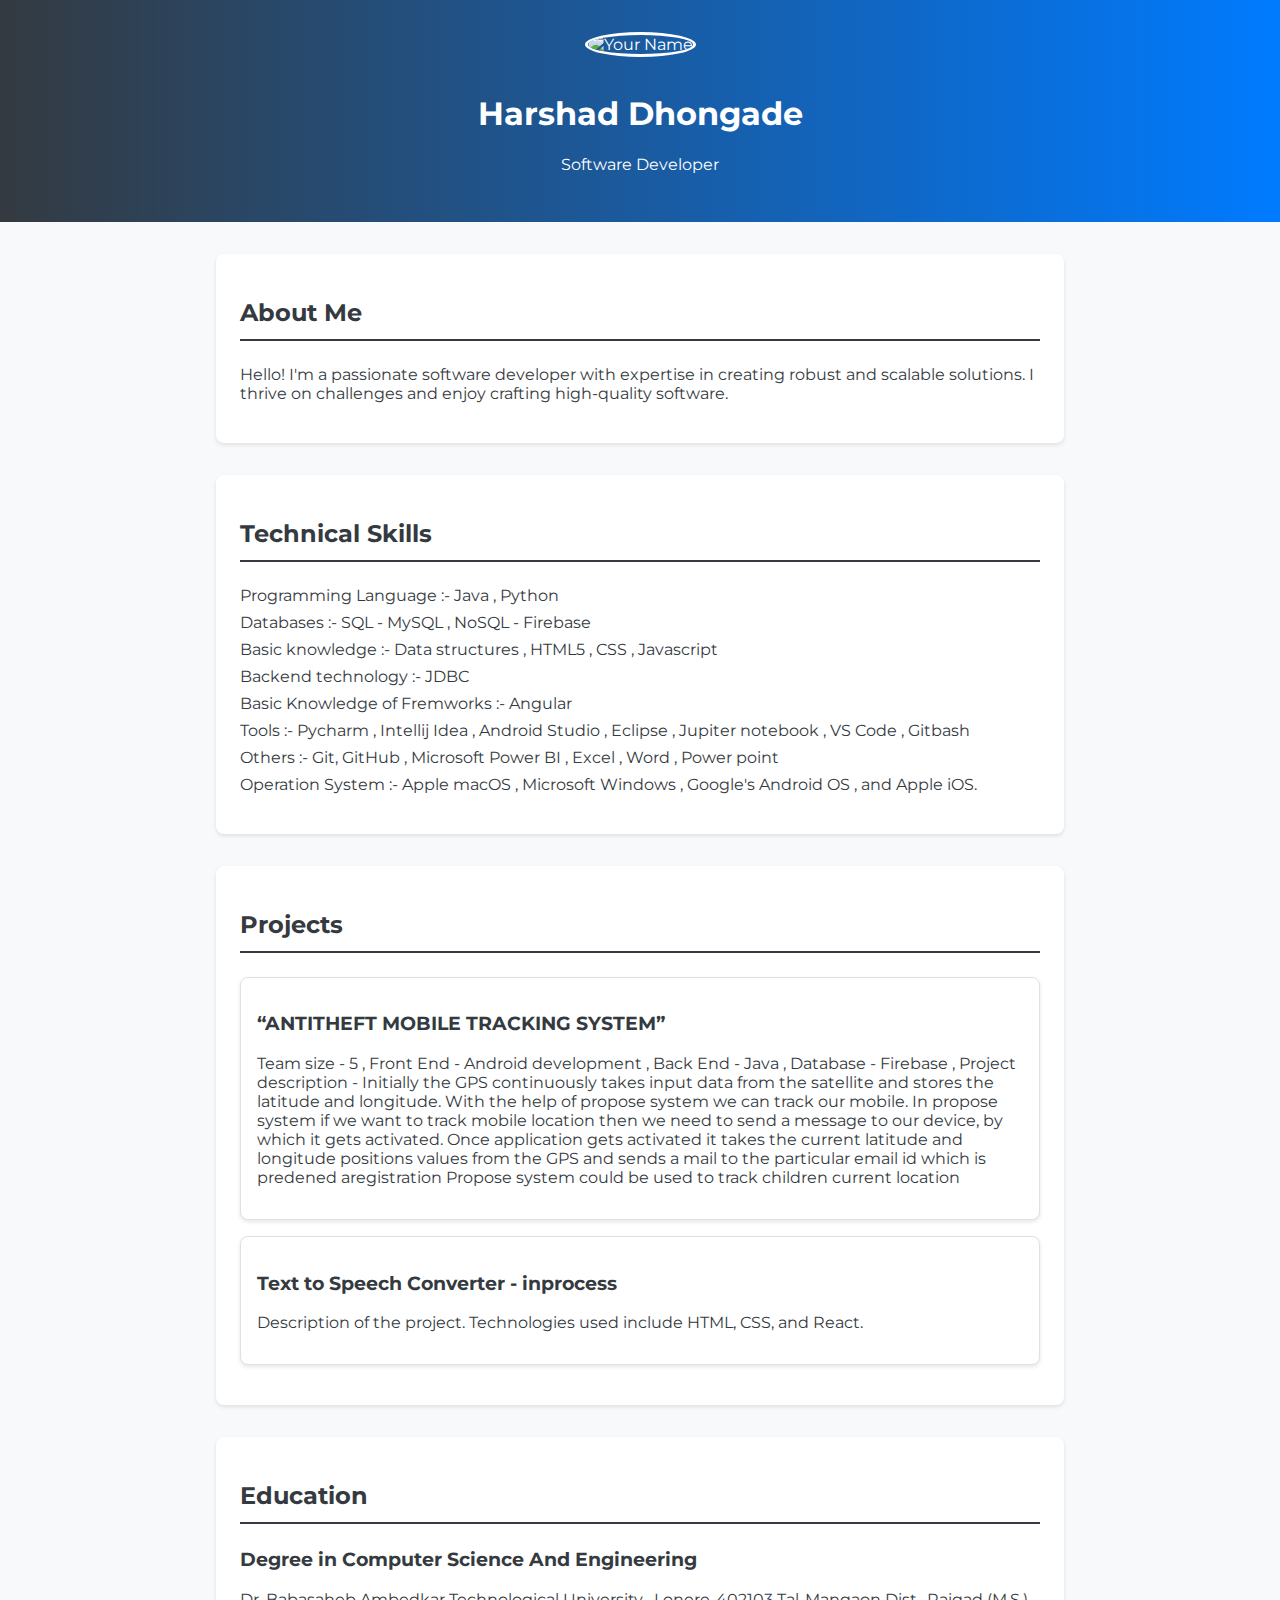
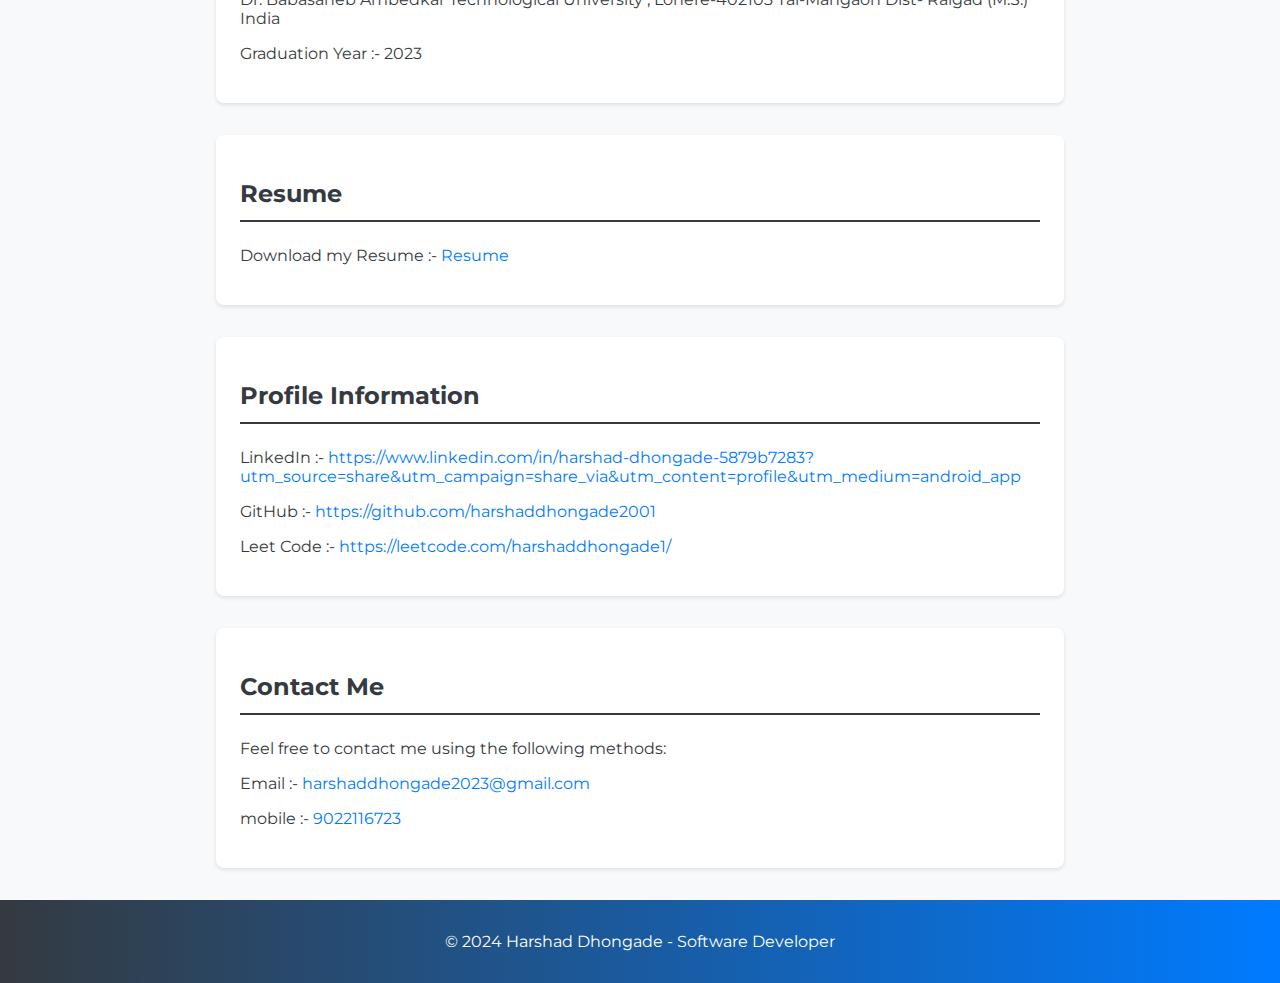
==== index.html @ 09844520 "first commit" ====
<!DOCTYPE html>
<html lang="en">
<head>
    <meta charset="UTF-8">
    <meta name="viewport" content="width=device-width, initial-scale=1.0">
    <title>Harshad Dhongade - Software Developer</title>
    <link rel="stylesheet" href="https://fonts.googleapis.com/css2?family=Montserrat:wght@400;700&display=swap">
    <style>
        body {
            font-family: 'Montserrat', sans-serif;
            margin: 0;
            padding: 0;
            background-color: #f8f9fa;
            color: #343a40;
        }

        header {
            background: linear-gradient(to right, #343a40, #007bff); /* Gradient background */
            color: #ffffff;
            text-align: center;
            padding: 2em 0;
        }

        header img {
            border-radius: 50%;
            max-width: 150px;
            height: auto;
            margin-bottom: 1em;
            border: 3px solid #ffffff; /* Add a border around the image */
        }

        section {
            max-width: 800px;
            margin: 2em auto;
            padding: 0 1em;
            background-color: #ffffff; /* Section background color */
            box-shadow: 0 2px 4px rgba(0, 0, 0, 0.1);
            border-radius: 8px;
            padding: 1.5em;
            margin-bottom: 2em;
        }

        h2 {
            color: #343a40;
            border-bottom: 2px solid #343a40; /* Add a border under h2 */
            padding-bottom: 0.5em;
            margin-bottom: 1em;
        }

        .project-card {
            border: 1px solid #dee2e6;
            border-radius: 8px;
            margin-bottom: 1em;
            padding: 1em;
            background-color: #ffffff;
            box-shadow: 0 2px 4px rgba(0, 0, 0, 0.1);
        }

        footer {
            background: linear-gradient(to right, #343a40, #007bff); /* Gradient background */
            color: #ffffff;
            text-align: center;
            padding: 1em 0;
            
            bottom: 0;
            width: 100%;
        }

        ul {
            list-style-type: none;
            padding: 0;
        }

        li {
            margin-bottom: 0.5em;
        }

        a {
            color: #007bff;
            text-decoration: none;
        }

        a:hover {
            text-decoration: underline;
        }
    </style>
</head>
<body>
    <header>
        <img src="image/background.png.png" alt="Your Name">
        <h1>Harshad Dhongade</h1>
        <p>Software Developer</p>
    </header>

    <section>
        <h2>About Me</h2>
        <p>Hello! I'm a passionate software developer with expertise in creating robust and scalable solutions. I thrive on challenges and enjoy crafting high-quality software.</p>
    </section>

    <section>
        <h2>Technical Skills</h2>
        <ul>
            <li>Programming Language :- Java , Python</li>
            <li>Databases :- SQL - MySQL , NoSQL - Firebase</li>
            <li>Basic knowledge :- Data structures , HTML5 ,
                CSS , Javascript</li>
            <li>Backend technology :- JDBC</li>
            <li>Basic Knowledge of Fremworks :- Angular</li>
            <li>Tools :- Pycharm , Intellij Idea , Android Studio ,
                Eclipse , Jupiter notebook , VS Code , Gitbash</li>
            <li>Others :- Git, GitHub , Microsoft Power BI , Excel ,
                Word , Power point</li>
            
            <li>Operation System :-  Apple macOS , Microsoft Windows , Google's Android OS , and Apple iOS.</li>
            <!-- Add more skills as needed -->
        </ul>
    </section>

    <section>
        <h2>Projects</h2>
        <div class="project-card">
            <h3>“ANTITHEFT MOBILE TRACKING SYSTEM”</h3>
            <p>Team size - 5 , 
                Front End - Android development ,
                Back End - Java ,
                Database - Firebase ,
                Project description - Initially the GPS continuously takes
                input data from the satellite and stores the latitude
                and longitude. With the help of propose system we can
                track our mobile. In propose
                system if we want to track mobile location then we need
                to send a message to our
                device, by which it gets activated. Once application gets
                activated it takes the current
                latitude and longitude positions values from the GPS and
                sends a mail to the particular
                email id which is predened aregistration Propose
                system could be used to track
                children current location</p>
        </div>
        <div class="project-card">
            <h3>Text to Speech Converter - inprocess </h3>
            <p>Description of the project. Technologies used include HTML, CSS, and React.</p>
        </div>
    </section>

    <section>
        <h2>Education</h2>
        <div class="education-card">
            
            <h3>Degree in Computer Science And Engineering</h3>
            <p>Dr. Babasaheb Ambedkar Technological University , Lonere-402103 Tal-Mangaon Dist- Raigad (M.S.) India</p>
            <p>Graduation Year :- 2023</p>
        </div>
    </section>

    <section>
        <h2>Resume</h2>
        <p>Download my Resume :- <a href="image/Harshad Dhongade CV24G.pdf" download>Resume</a></p>
    </section>

    <section>
        <h2>Profile Information</h2>
        
        <p>LinkedIn :- <a href="https://www.linkedin.com/in/harshad-dhongade-5879b7283?utm_source=share&utm_campaign=share_via&utm_content=profile&utm_medium=android_app" target="_blank">https://www.linkedin.com/in/harshad-dhongade-5879b7283?utm_source=share&utm_campaign=share_via&utm_content=profile&utm_medium=android_app</a></p>
        <p>GitHub :- <a href="https://github.com/harshaddhongade2001" target="_blank">https://github.com/harshaddhongade2001</a></p>
        <p>Leet Code :- <a href="https://leetcode.com/harshaddhongade1/" target="_blank">https://leetcode.com/harshaddhongade1/</a></p>
    </section>

    

    <section>
        <h2>Contact Me</h2>
        <p>Feel free to contact me using the following methods:</p>
        <ul>
            <p>Email :- <a href="harshaddhongade2023@gmail.com">harshaddhongade2023@gmail.com</a></p>
            <li>mobile :- <a href="9022116723">9022116723</a></li>
            
            
        </ul>
    </section>

    <footer>
        <p>&copy; 2024 Harshad Dhongade - Software Developer</p>
    </footer>
</body>
</html>
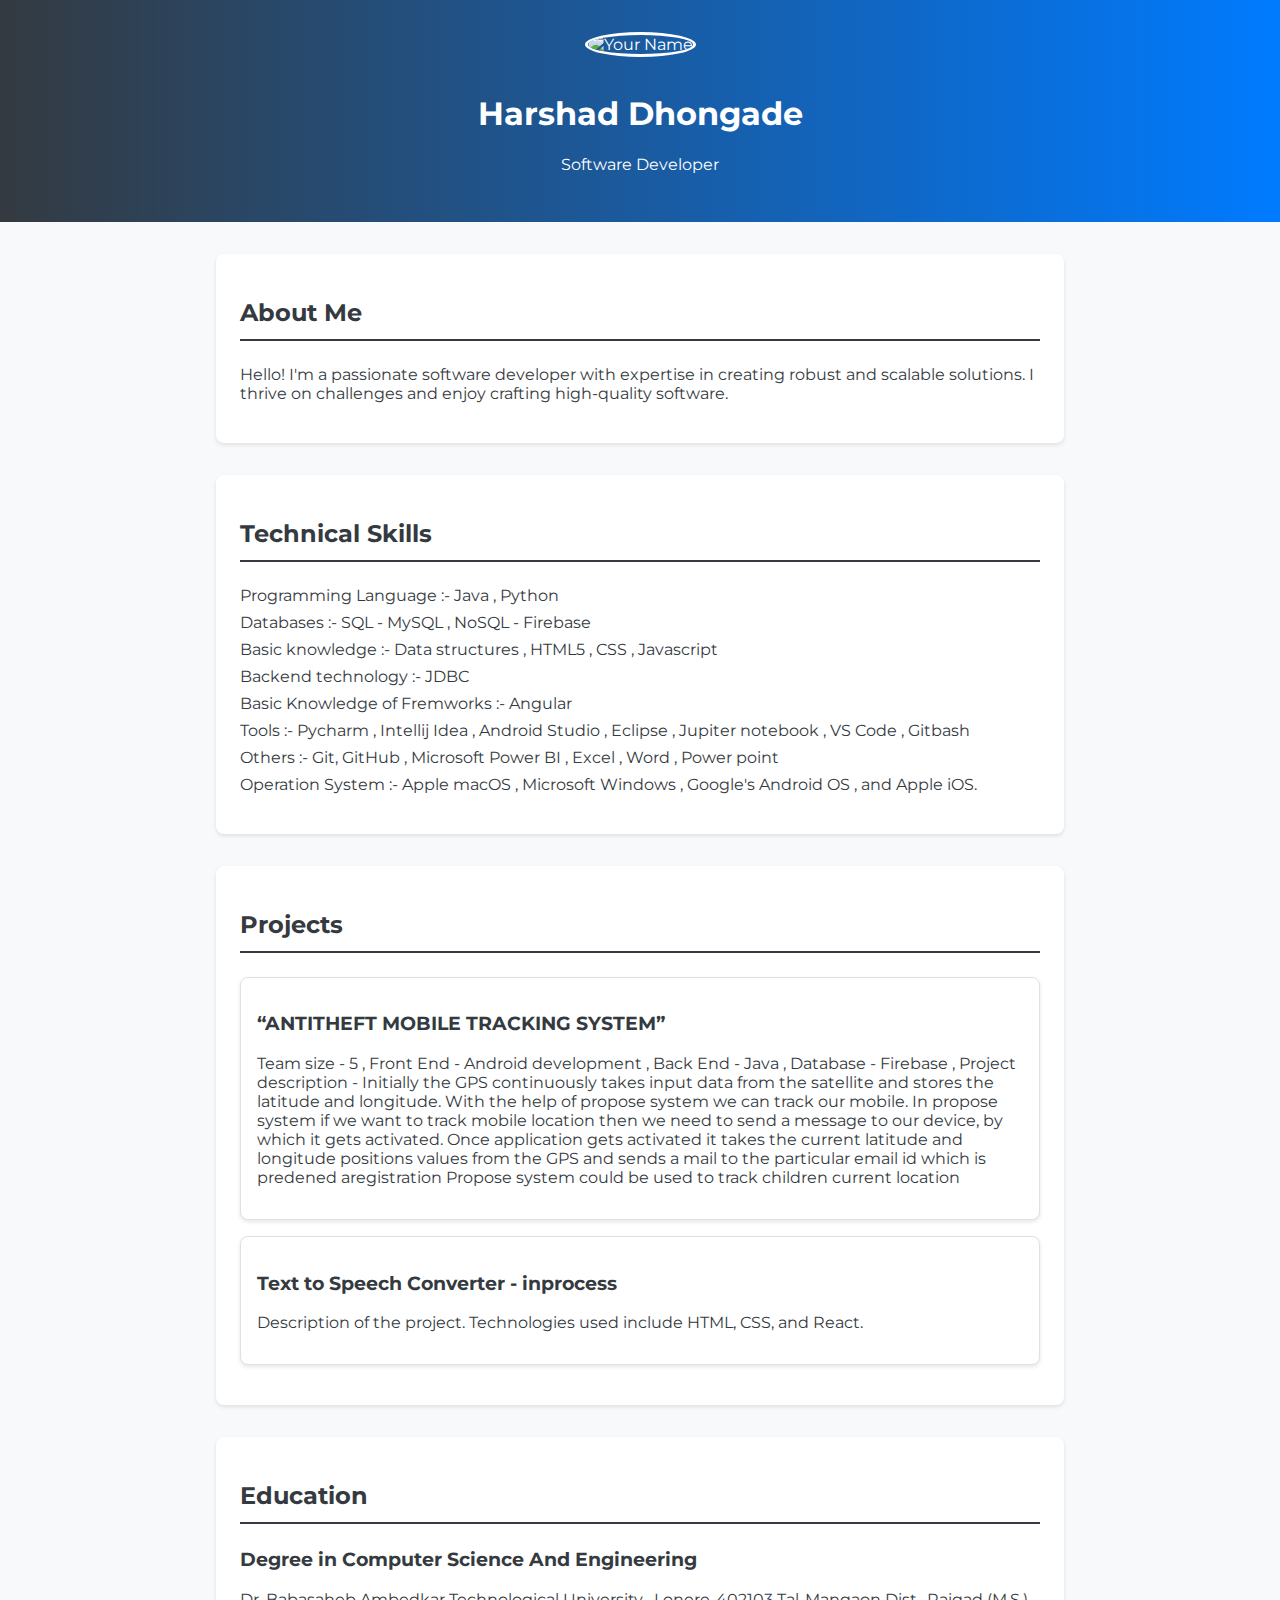
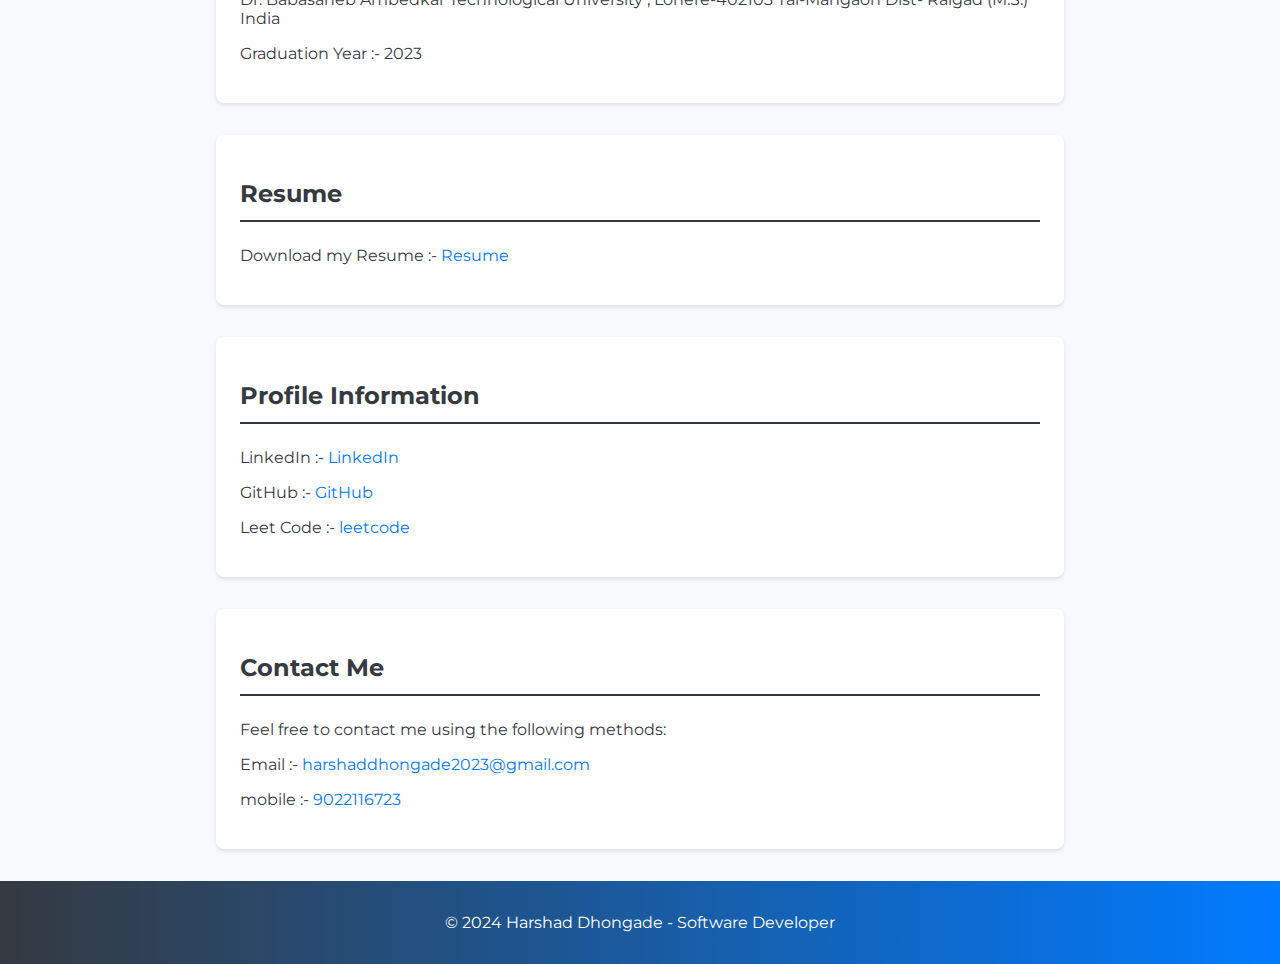
==== commit 9bbb2f70: "second" ====
--- a/index.html
+++ b/index.html
@@ -8,7 +8,10 @@
     <style>
         body {
             font-family: 'Montserrat', sans-serif;
+            width: 100%;
             margin: 0;
+            /* overflow: hidden; */
+            /* overflow-x: hidden; */
             padding: 0;
             background-color: #f8f9fa;
             color: #343a40;
@@ -82,6 +85,17 @@
 
         a:hover {
             text-decoration: underline;
+        }
+
+         /* Media Query for smaller screens */
+         @media (max-width: 600px) {
+            header img {
+                max-width: 100%;
+            }
+
+            section {
+                padding: 1em;
+            }
         }
     </style>
 </head>
@@ -162,9 +176,9 @@
     <section>
         <h2>Profile Information</h2>
         
-        <p>LinkedIn :- <a href="https://www.linkedin.com/in/harshad-dhongade-5879b7283?utm_source=share&utm_campaign=share_via&utm_content=profile&utm_medium=android_app" target="_blank">https://www.linkedin.com/in/harshad-dhongade-5879b7283?utm_source=share&utm_campaign=share_via&utm_content=profile&utm_medium=android_app</a></p>
-        <p>GitHub :- <a href="https://github.com/harshaddhongade2001" target="_blank">https://github.com/harshaddhongade2001</a></p>
-        <p>Leet Code :- <a href="https://leetcode.com/harshaddhongade1/" target="_blank">https://leetcode.com/harshaddhongade1/</a></p>
+        <p>LinkedIn :- <a href="https://www.linkedin.com/in/harshad-dhongade-5879b7283?utm_source=share&utm_campaign=share_via&utm_content=profile&utm_medium=android_app" target="_blank">LinkedIn</a></p>
+        <p>GitHub :- <a href="https://github.com/harshaddhongade2001" target="_blank">GitHub</a></p>
+        <p>Leet Code :- <a href="https://leetcode.com/harshaddhongade1/" target="_blank">leetcode</a></p>
     </section>
 
     
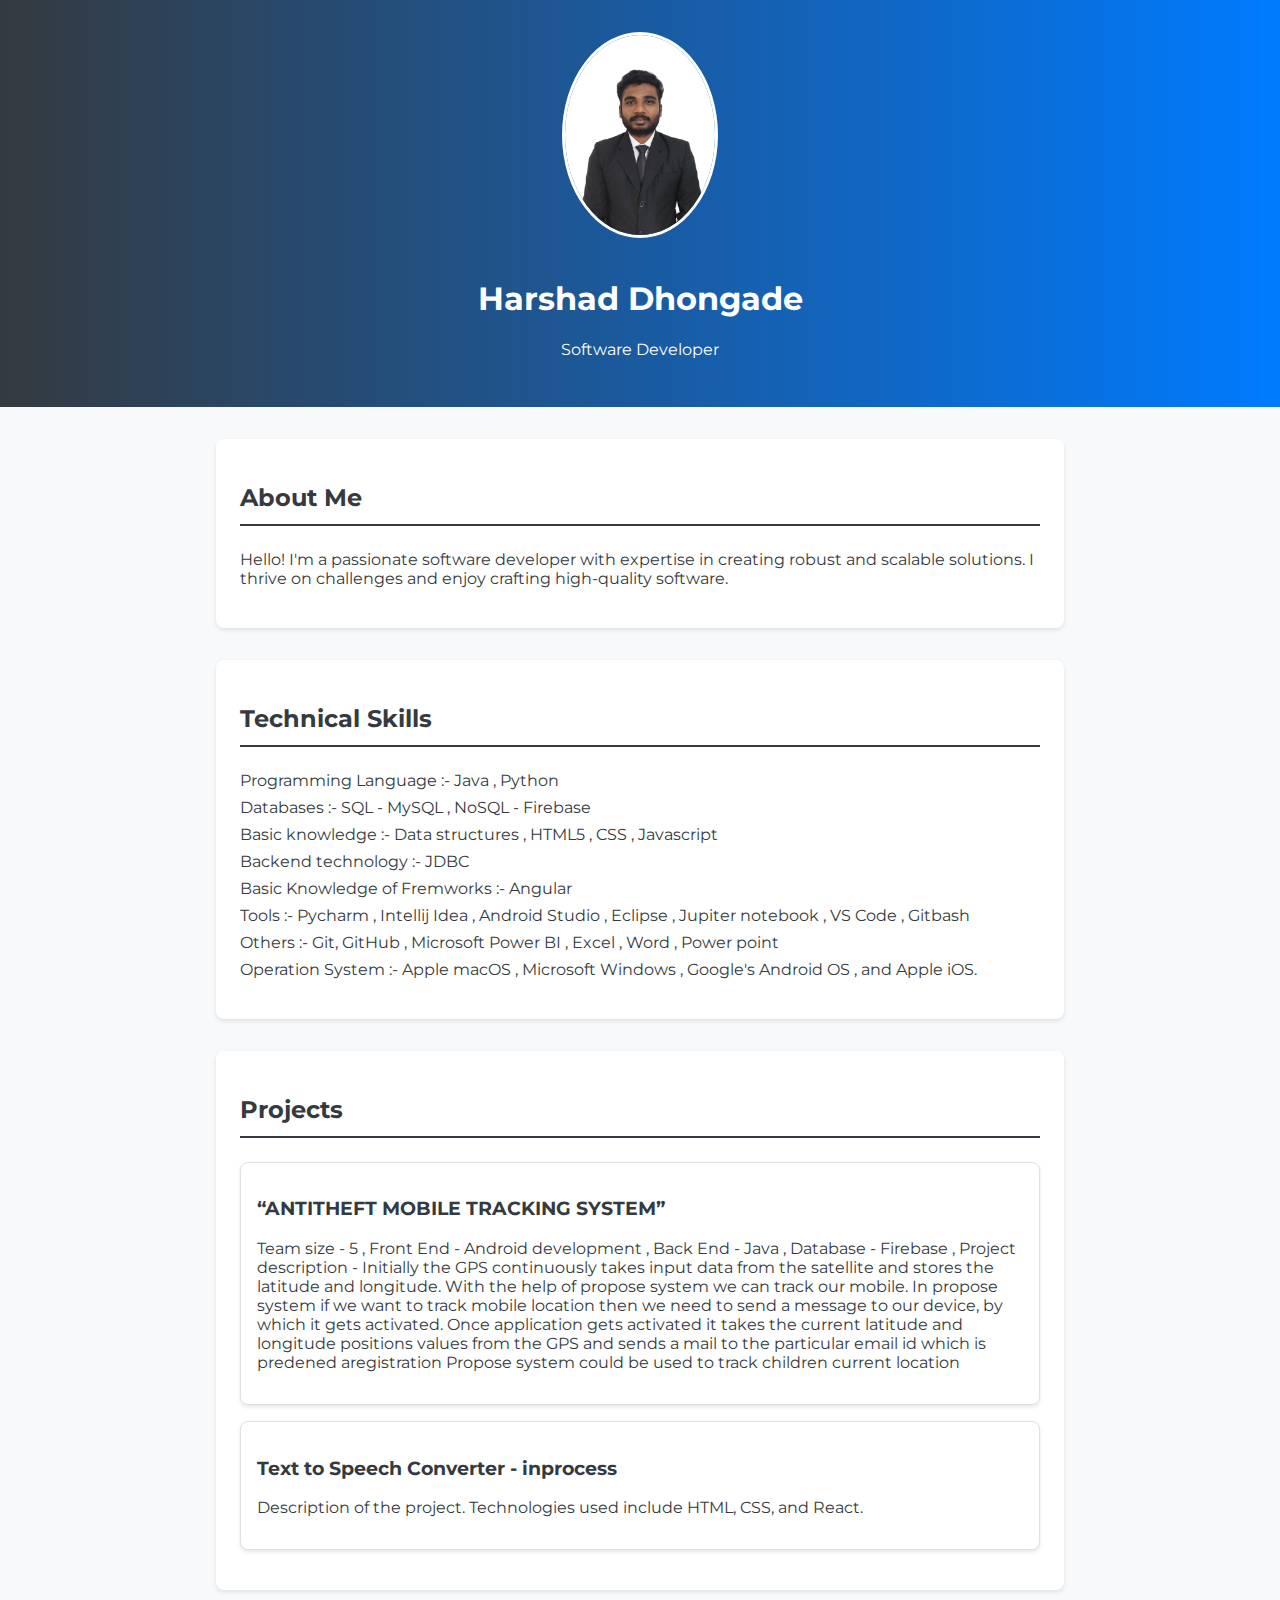
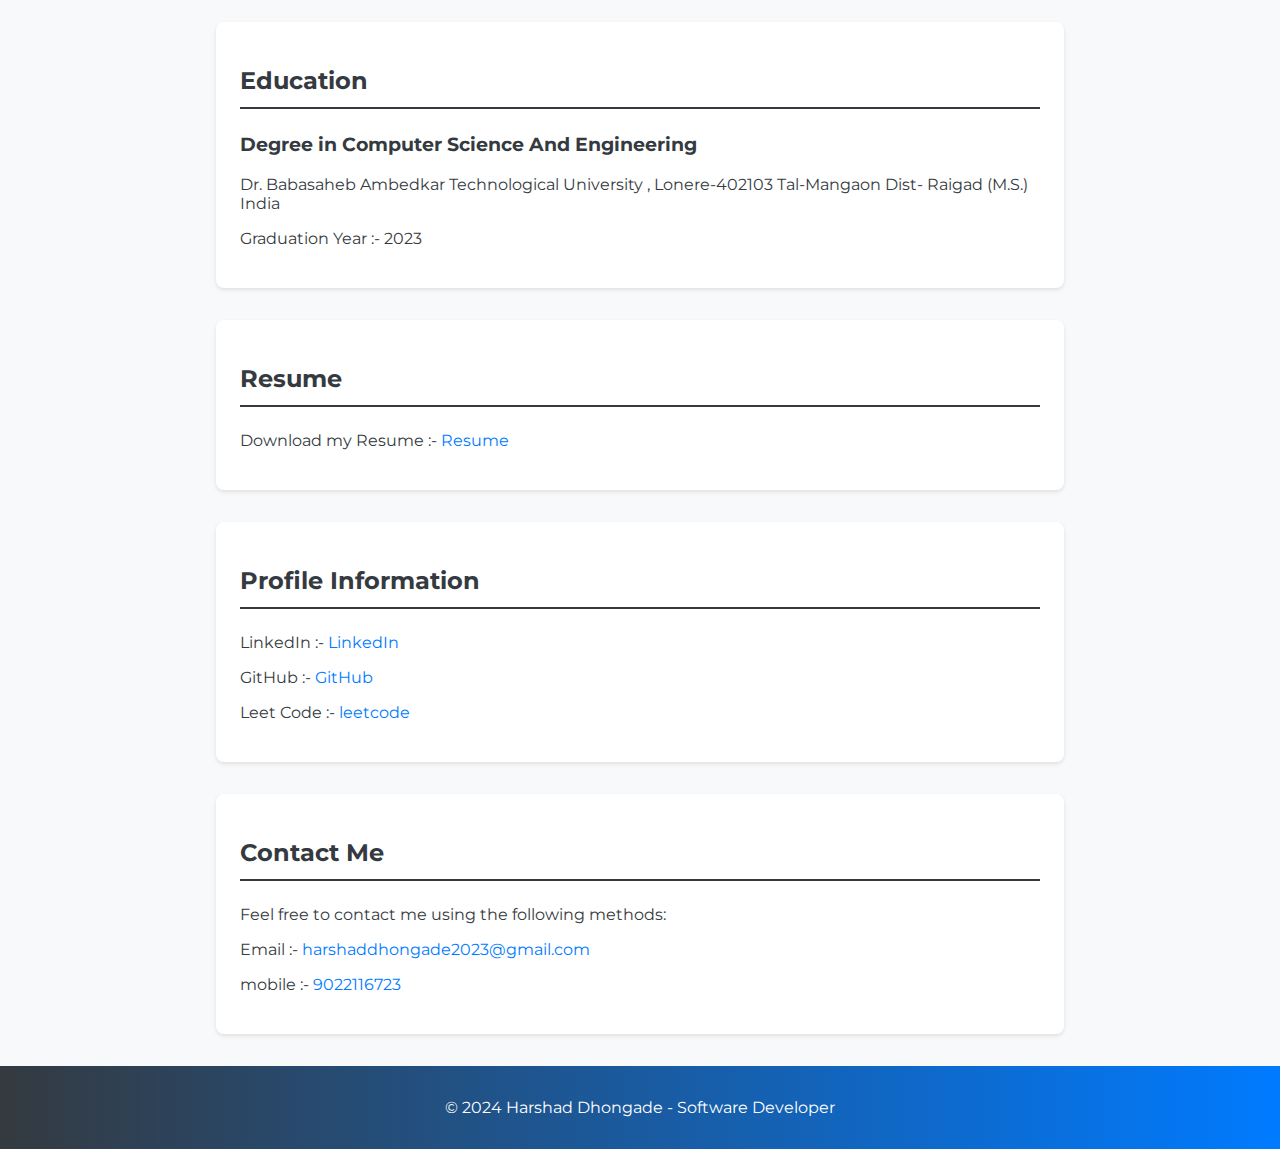
==== commit c8beebdc: "updation" ====
--- a/index.html
+++ b/index.html
@@ -101,7 +101,7 @@
 </head>
 <body>
     <header>
-        <img src="image/background.png.png" alt="Your Name">
+        <img src="image/20240105_172026-PhotoRoom.png-PhotoRoom.png" alt="Your Name">
         <h1>Harshad Dhongade</h1>
         <p>Software Developer</p>
     </header>
